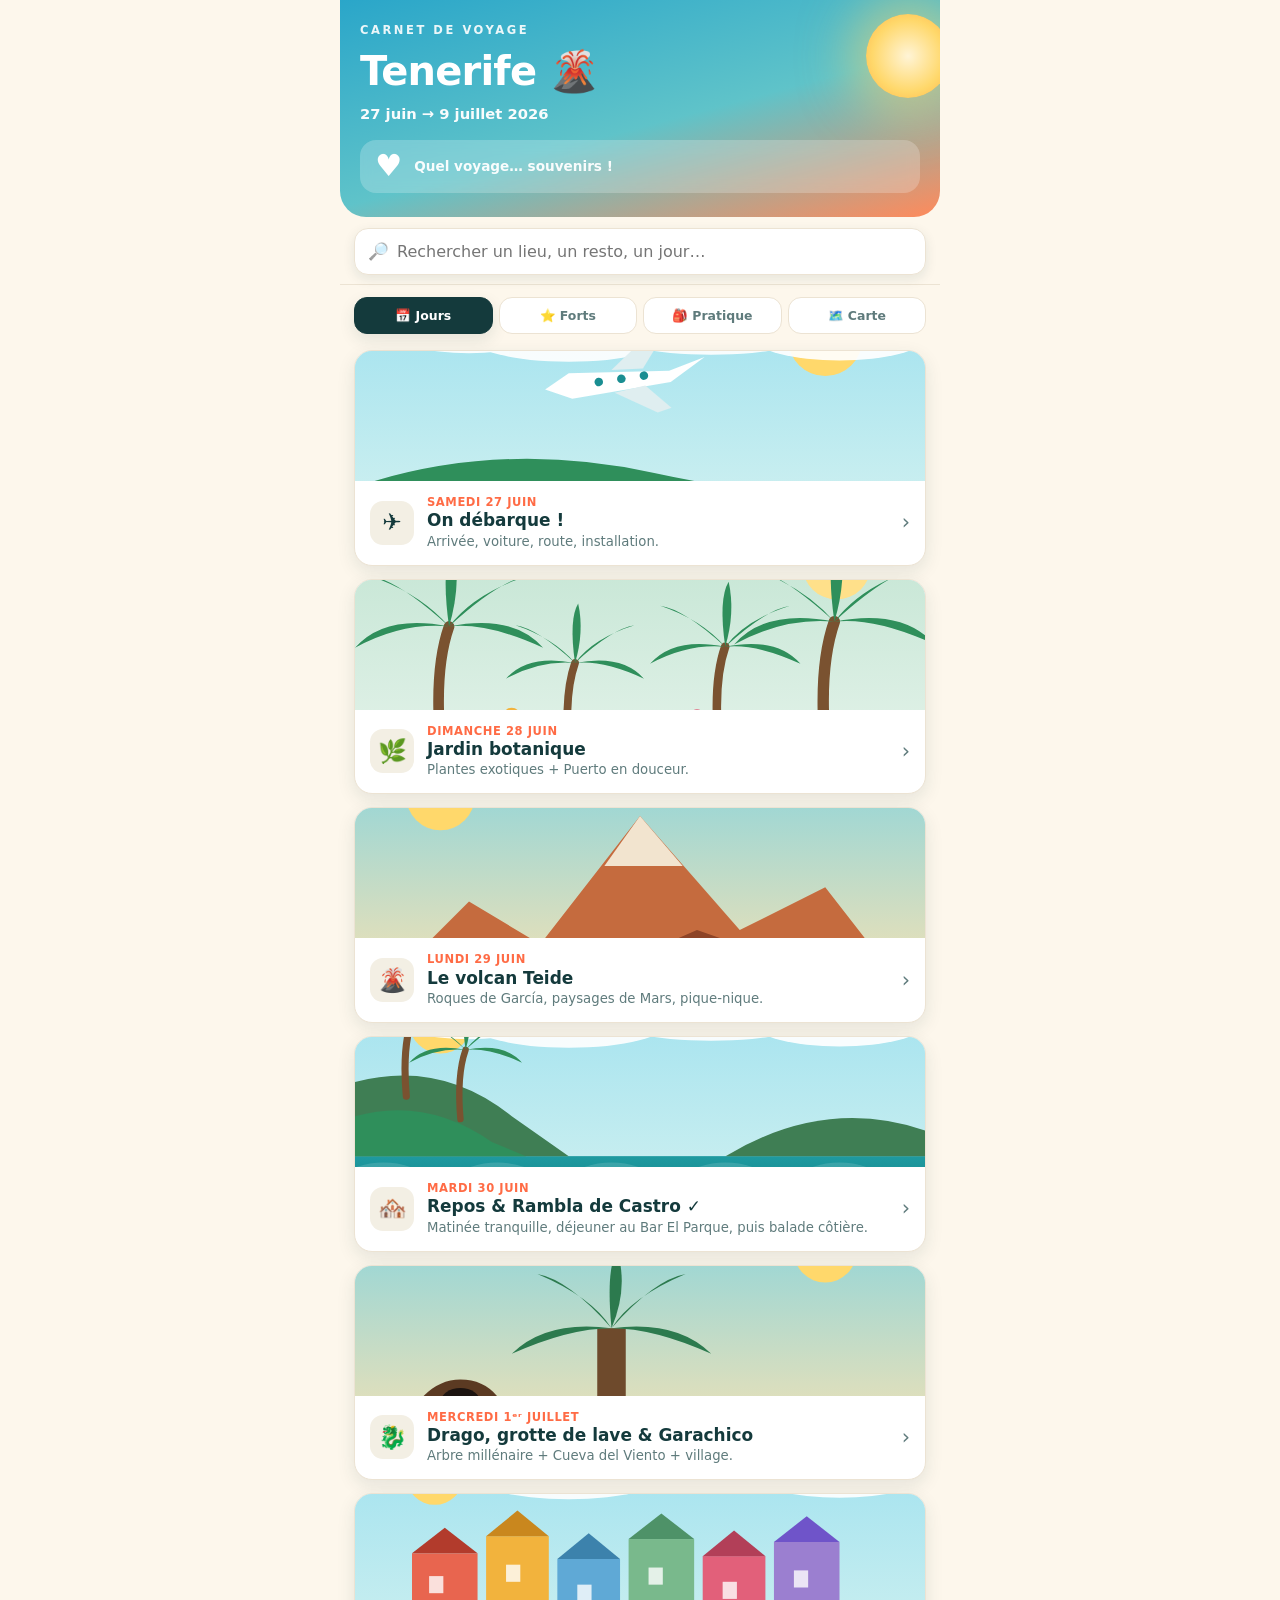
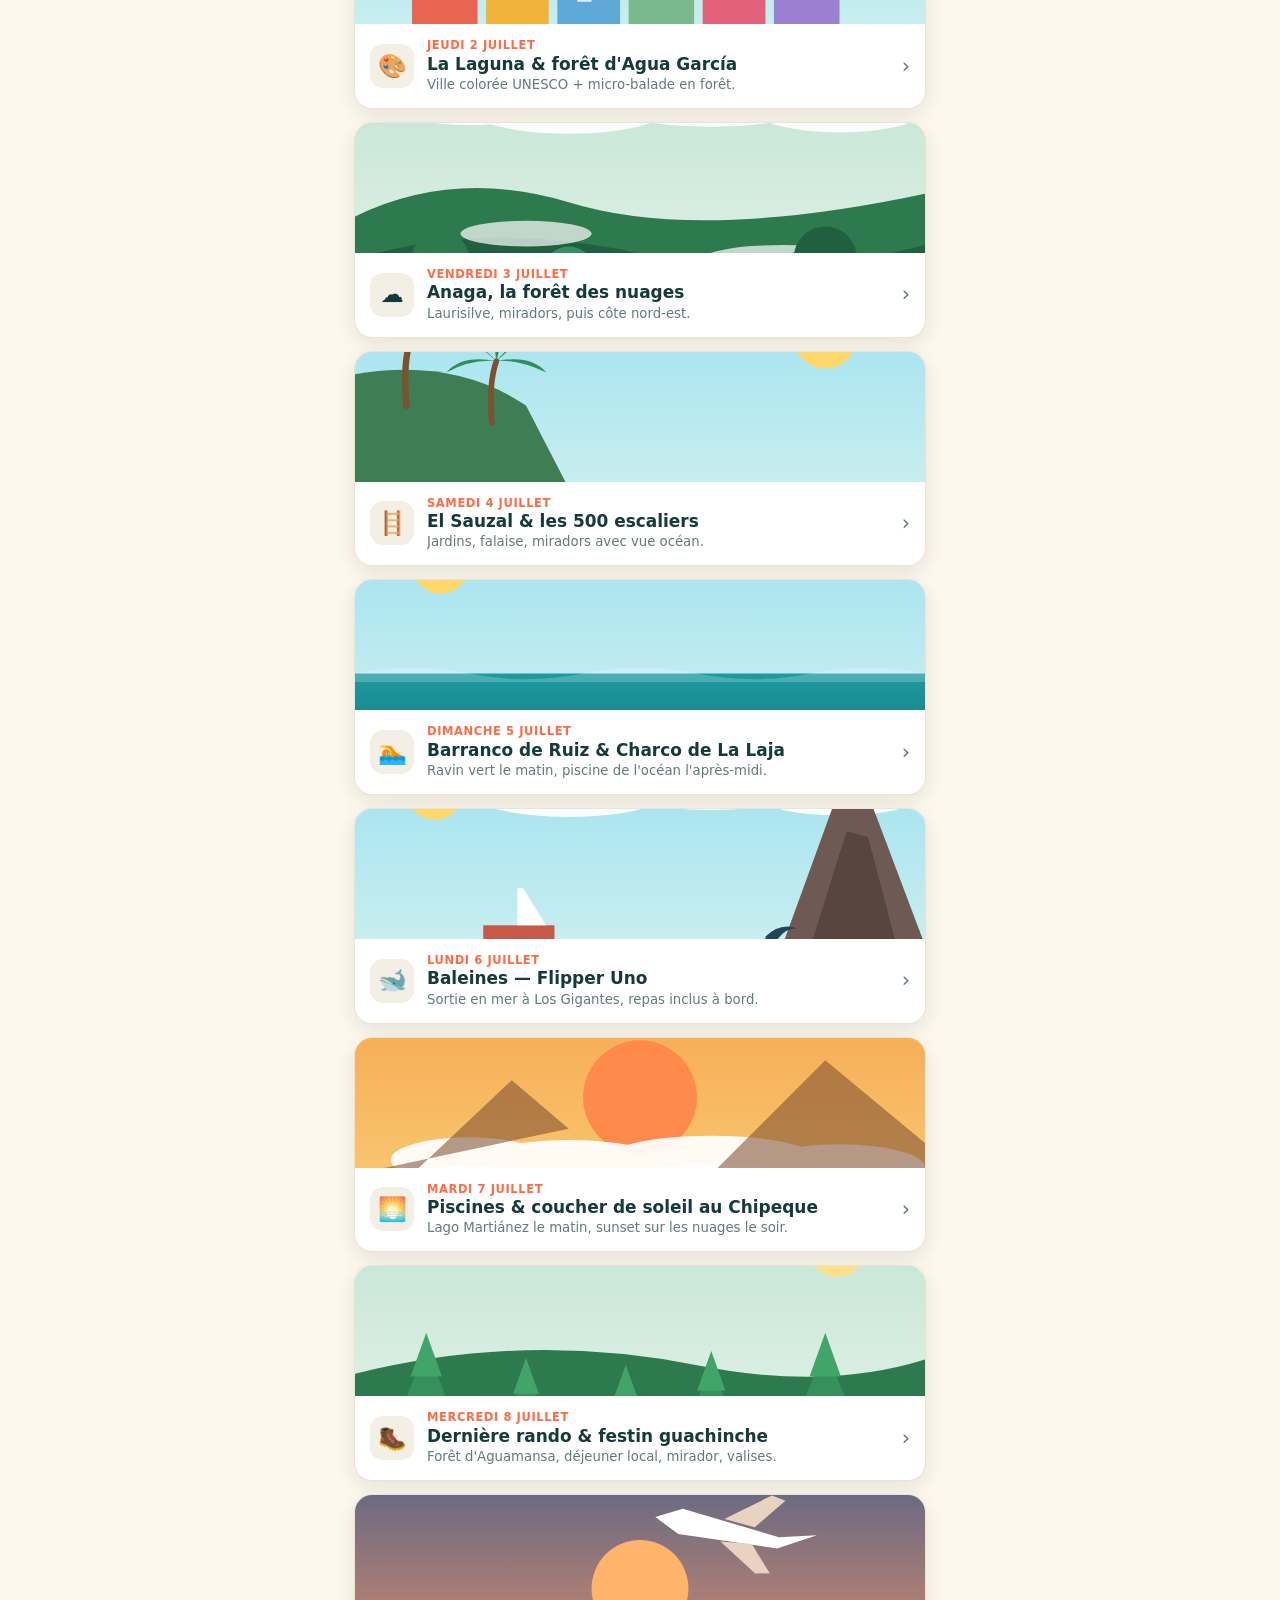
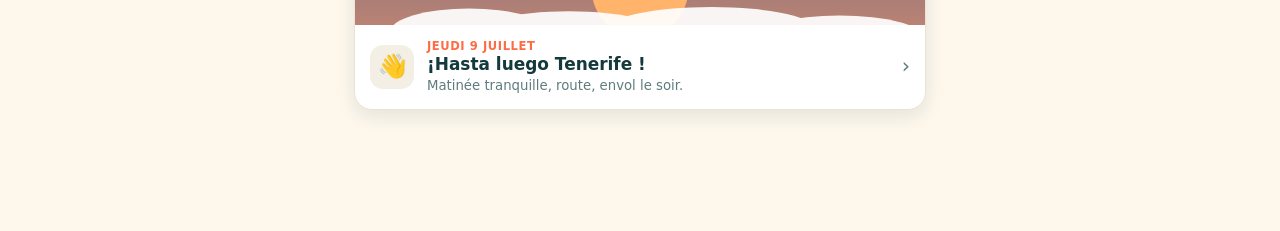
==== site/index.html @ 334b0d0a "J4: déjeuner Bar El Parque à 14h, El Lance retiré" ====
<!DOCTYPE html>
<html lang="fr">
<head>
<meta charset="UTF-8">
<meta name="viewport" content="width=device-width, initial-scale=1.0, viewport-fit=cover">
<title>Tenerife 2026 — Carnet de la famille</title>
<meta name="description" content="Le programme complet de nos vacances à Tenerife.">
<meta name="theme-color" content="#2AA6C9">
<link rel="manifest" href="manifest.webmanifest">
<meta name="apple-mobile-web-app-capable" content="yes">
<meta name="mobile-web-app-capable" content="yes">
<meta name="apple-mobile-web-app-status-bar-style" content="black-translucent">
<meta name="apple-mobile-web-app-title" content="Tenerife">
<link rel="apple-touch-icon" href="icons/icon-180.png">
<link rel="icon" type="image/png" href="icons/icon-192.png">
<link rel="stylesheet" href="styles.css">
</head>
<body>
<div class="app">

  <header class="top">
    <div class="sun"></div>
    <div class="eyebrow">Carnet de voyage</div>
    <h1>Tenerife 🌋</h1>
    <div class="sub" id="subtitle">27 juin → 9 juillet 2026</div>
    <div class="countdown"><div class="big" id="cd-num">–</div><div class="lab" id="cd-lab">…</div></div>
  </header>

  <div class="searchbar">
    <div class="field"><span class="ico">🔎</span>
      <input id="search" type="search" placeholder="Rechercher un lieu, un resto, un jour…" autocomplete="off" autocapitalize="off">
    </div>
    <div class="results" id="results"></div>
  </div>

  <nav class="tabs">
    <button class="tab active" data-v="jours">📅 Jours</button>
    <button class="tab" data-v="forts">⭐ Forts</button>
    <button class="tab" data-v="pratique">🎒 Pratique</button>
    <button class="tab" data-v="carte">🗺️ Carte</button>
  </nav>

  <section class="view active" id="v-jours"></section>
  <section class="view" id="v-forts"></section>
  <section class="view" id="v-pratique"></section>
  <section class="view" id="v-carte"></section>

</div>

<script src="data.js?v=4"></script>
<script src="app.js?v=4"></script>
</body>
</html>
---- site/styles.css ----
:root{
  --sand:#FDF7EC; --card:#FFFFFF; --ink:#143A3C; --muted:#5F7B7C;
  --teal:#1A8E92; --coral:#FF6B45; --gold:#F4A93B; --palm:#2F8F5B;
  --line:#ECE3D3; --shadow:rgba(20,58,60,.10);
  --st:env(safe-area-inset-top,0px); --sb:env(safe-area-inset-bottom,0px);
}
*{box-sizing:border-box;margin:0;padding:0;-webkit-tap-highlight-color:transparent}
html,body{background:var(--sand);color:var(--ink);
  font-family:-apple-system,BlinkMacSystemFont,"Segoe UI",Roboto,system-ui,sans-serif;
  line-height:1.5;-webkit-font-smoothing:antialiased;-webkit-text-size-adjust:100%}
body{padding-bottom:calc(80px + var(--sb))}
.app{max-width:600px;margin:0 auto}
img{display:block;max-width:100%}

/* header */
.top{background:linear-gradient(165deg,#2AA6C9,#5FC3C9 55%,#FF8A5B);color:#fff;
  padding:calc(var(--st) + 22px) 20px 24px;border-radius:0 0 26px 26px;position:relative;overflow:hidden}
.top .sun{position:absolute;top:14px;right:-10px;width:84px;height:84px;border-radius:50%;
  background:radial-gradient(circle,#FFF4D6,#FFD86B 60%,#FFB347);box-shadow:0 0 50px 16px rgba(255,216,107,.5)}
.top .eyebrow{font-size:.72rem;font-weight:800;letter-spacing:.22em;text-transform:uppercase;opacity:.9}
.top h1{font-size:2.5rem;font-weight:800;letter-spacing:-.02em;margin:2px 0}
.top .sub{font-weight:700;opacity:.97;font-size:.92rem}
.countdown{margin-top:15px;background:rgba(255,255,255,.22);-webkit-backdrop-filter:blur(6px);backdrop-filter:blur(6px);
  border-radius:16px;padding:11px 15px;display:flex;align-items:center;gap:12px}
.countdown .big{font-size:1.9rem;font-weight:800;line-height:1}
.countdown .lab{font-size:.85rem;font-weight:700;opacity:.95}

/* search */
.searchbar{position:sticky;top:0;z-index:20;background:rgba(253,247,236,.95);-webkit-backdrop-filter:blur(10px);backdrop-filter:blur(10px);
  padding:11px 14px 9px;border-bottom:1px solid var(--line)}
.searchbar .field{display:flex;align-items:center;gap:8px;background:var(--card);border:1px solid var(--line);
  border-radius:14px;padding:10px 13px;box-shadow:0 4px 12px var(--shadow)}
.searchbar input{border:none;outline:none;flex:1;font-size:1rem;background:transparent;color:var(--ink);font-family:inherit}
.searchbar .ico{font-size:1.05rem;opacity:.6}
.results{display:none;margin-top:8px;background:var(--card);border:1px solid var(--line);border-radius:14px;
  overflow:hidden;box-shadow:0 8px 22px var(--shadow);max-height:50vh;overflow-y:auto}
.results.show{display:block}
.ritem{display:block;width:100%;text-align:left;background:none;border:none;border-bottom:1px solid var(--line);
  padding:11px 13px;font-size:.92rem;font-weight:600;color:var(--ink);cursor:pointer;font-family:inherit}
.ritem:last-child{border-bottom:none}
.rtag{display:inline-block;font-size:.66rem;font-weight:800;text-transform:uppercase;letter-spacing:.05em;
  color:#fff;background:var(--teal);padding:2px 7px;border-radius:10px;margin-right:6px}
.rnone{padding:13px;color:var(--muted);font-weight:600;font-size:.9rem}

/* tabs */
.tabs{display:flex;gap:6px;padding:12px 14px 4px}
.tab{flex:1;text-align:center;padding:10px 2px;border-radius:13px;font-weight:800;font-size:.78rem;
  color:var(--muted);background:var(--card);border:1px solid var(--line);cursor:pointer;font-family:inherit}
.tab.active{background:var(--ink);color:#fff;border-color:var(--ink);box-shadow:0 6px 16px var(--shadow)}

.view{padding:12px 14px 28px;display:none}
.view.active{display:block;animation:fade .3s ease}
@keyframes fade{from{opacity:0;transform:translateY(8px)}to{opacity:1;transform:none}}

/* day cards */
.day{background:var(--card);border:1px solid var(--line);border-radius:18px;margin-bottom:13px;
  box-shadow:0 6px 18px var(--shadow);overflow:hidden;scroll-margin-top:74px}
.illu{height:130px;overflow:hidden;background:#cfeaee}
.illu svg,.illu img{width:100%;height:130px;object-fit:cover}
.dhead{display:flex;align-items:center;gap:13px;padding:13px 15px;cursor:pointer}
.demoji{width:44px;height:44px;flex:0 0 44px;border-radius:13px;display:flex;align-items:center;justify-content:center;
  font-size:1.45rem;background:#F3EFE4}
.dinfo{flex:1;min-width:0}
.dmeta{font-size:.72rem;font-weight:800;letter-spacing:.05em;text-transform:uppercase;color:var(--coral)}
.dtitle{font-size:1.06rem;font-weight:800;line-height:1.15}
.dsum{font-size:.83rem;color:var(--muted);margin-top:1px;overflow:hidden;text-overflow:ellipsis;white-space:nowrap}
.chev{flex:0 0 auto;color:var(--muted);font-size:1.3rem;transition:transform .25s}
.day.open .chev{transform:rotate(90deg)}
.dbody{max-height:0;overflow:hidden;transition:max-height .45s ease}
.day.open .dbody{max-height:3000px}
.dbody-inner{padding:0 15px 16px}
.dobj{font-size:.92rem;color:#34504f;font-weight:600;background:#F3EFE4;border-radius:12px;padding:9px 12px;margin:2px 0 12px}
.badge-resa{display:inline-flex;align-items:center;gap:6px;background:#FFE2D8;color:#C53A1A;
  font-weight:800;font-size:.78rem;padding:6px 11px;border-radius:20px;margin-bottom:12px}
.sched{border-left:2px dashed var(--teal);margin:4px 0 2px 6px;padding-left:14px}
.slot{position:relative;padding:0 0 11px}
.slot::before{content:"";position:absolute;left:-21px;top:5px;width:9px;height:9px;border-radius:50%;background:var(--teal);border:2px solid #fff}
.slot .t{font-weight:800;font-size:.78rem;color:var(--teal)}
.slot .x{font-size:.92rem}
.info-row{display:flex;gap:8px;margin-top:12px}
.pill{background:#F3EFE4;border-radius:14px;padding:11px 13px;flex:1}
.pill .k{font-size:.68rem;font-weight:800;letter-spacing:.06em;text-transform:uppercase;color:var(--muted)}
.pill .v{font-weight:700;font-size:.9rem;margin-top:2px}
.pill .v small{display:block;font-weight:600;color:var(--muted);font-size:.78rem;margin-top:2px}
.notes{margin-top:12px}
.notes .nh{font-size:.72rem;font-weight:800;letter-spacing:.08em;text-transform:uppercase;color:var(--coral);margin-bottom:6px}
.notes ul{list-style:none}
.notes li{font-size:.87rem;padding-left:20px;position:relative;margin-bottom:5px;color:#34504f}
.notes li::before{content:"•";position:absolute;left:6px;color:var(--gold);font-weight:900}
.opt{background:#EEF7F2;border:1px solid #D4EBDF;border-radius:14px;padding:11px 13px;margin-top:8px;font-size:.87rem}
.opt b{color:var(--palm)}
.addr{background:#F3EFE4;border:1px solid var(--line);border-radius:14px;margin-top:8px;overflow:hidden}
.addr-info{width:100%;display:flex;align-items:center;gap:9px;background:none;border:none;
  text-align:left;cursor:pointer;font-family:inherit;padding:10px 12px}
.addr-pin{font-size:1.05rem;flex:0 0 auto}
.addr-txt{flex:1;min-width:0;line-height:1.25}
.addr-txt b{display:block;font-size:.92rem;color:var(--ink)}
.addr-txt small{display:block;font-size:.78rem;color:var(--muted);overflow:hidden;text-overflow:ellipsis;white-space:nowrap}
.addr-txt .addr-hours{display:block;font-size:.76rem;font-weight:700;color:#9A6A12;white-space:normal;overflow:visible;margin-top:2px}
.addr-chev{flex:0 0 auto;color:var(--muted);font-size:1.1rem;transition:transform .2s}
.addr.open .addr-chev{transform:rotate(90deg)}
.addr-detail{max-height:0;overflow:hidden;transition:max-height .35s ease;padding:0 12px}
.addr.open .addr-detail{max-height:320px;padding:0 12px 11px}
.addr-detail p{font-size:.85rem;color:#34504f;margin-top:2px}
.addr-h{font-weight:700;color:var(--ink)}
.addr-actions{display:flex;gap:7px;margin-top:9px;flex-wrap:wrap}
.da{flex:1;min-width:84px;text-align:center;text-decoration:none;font-size:.8rem;font-weight:800;
  padding:9px 8px;border-radius:11px;color:#fff}
.da.go{background:var(--teal)} .da.go:active{background:#0E6F73}
.da.see{background:#5B7BB0} .da.see:active{background:#445E8C}
.da.call{background:var(--palm)} .da.call:active{background:#246E47}

/* contacts urgence */
.contact{background:#FFF3EE;border:1px solid #FAD9CC;border-radius:14px;padding:11px 13px;margin-top:8px}
.contact .c-txt b{display:block;font-size:.95rem;color:var(--ink)}
.contact .c-txt small{display:block;font-size:.78rem;color:var(--muted);margin-top:1px}
.c-acts{display:flex;gap:7px;margin-top:9px;flex-wrap:wrap}

/* checklist */
.chklist{display:flex;flex-direction:column;gap:2px}
.chk{display:flex;align-items:flex-start;gap:10px;padding:7px 2px;font-size:.9rem;cursor:pointer}
.chk input{width:20px;height:20px;flex:0 0 auto;accent-color:var(--teal);margin-top:1px}
.chk input:checked + span{color:var(--muted);text-decoration:line-through}

/* today */
.today-badge{background:var(--coral);color:#fff;padding:1px 8px;border-radius:10px;font-size:.66rem;letter-spacing:.04em}
.day.is-today{box-shadow:0 0 0 2px var(--coral),0 6px 18px var(--shadow)}

/* carte */
.mapcap{background:var(--card);border:1px solid var(--line);border-radius:14px;padding:11px 13px;font-size:.88rem;
  color:#34504f;box-shadow:0 6px 18px var(--shadow);min-height:46px}
.mapcap b{color:var(--ink)} .mapcap small{color:var(--muted)}
.capbtns{display:flex;gap:8px;margin-top:9px}
.capbtns a{flex:1;text-align:center;text-decoration:none;font-size:.82rem;font-weight:800;color:#fff;background:var(--teal);padding:9px;border-radius:11px}
.capbtns a:last-child{background:#5B7BB0}
.mapwrap{margin:12px 0;background:linear-gradient(180deg,#CFEAF0,#EAF6F4);border:1px solid var(--line);border-radius:16px;overflow:hidden}
.mapsvg{display:block;width:100%;height:auto}
.island{fill:#BFE0C8;stroke:#7FBF94;stroke-width:1.5}
.teide-mk{fill:#C56B3E;stroke:#fff;stroke-width:1}
.mdot{fill:var(--coral);stroke:#fff;stroke-width:1.6;cursor:pointer}
.mdot.on{fill:var(--gold);r:7.5;stroke-width:2}
.maplist{display:grid;grid-template-columns:1fr 1fr;gap:7px}
.mli{text-align:left;background:var(--card);border:1px solid var(--line);border-radius:12px;padding:9px 10px;
  font-size:.82rem;font-weight:700;color:var(--ink);cursor:pointer;font-family:inherit;overflow:hidden;text-overflow:ellipsis;white-space:nowrap}
.mli:active{background:#F3EFE4}

/* highlights */
.hcard{border-radius:20px;color:#fff;margin-bottom:13px;box-shadow:0 10px 24px var(--shadow);position:relative;overflow:hidden}
.hillu{height:120px;overflow:hidden}
.hillu svg{width:100%;height:120px;object-fit:cover;display:block}
.hbody{padding:15px 18px 18px}
.hcard .e{position:absolute;top:12px;right:14px;font-size:1.85rem;background:rgba(255,255,255,.92);
  width:48px;height:48px;border-radius:14px;display:flex;align-items:center;justify-content:center;
  box-shadow:0 5px 12px rgba(0,0,0,.18);z-index:2}
.hcard .w{font-weight:800;font-size:.72rem;letter-spacing:.06em;text-transform:uppercase;background:rgba(255,255,255,.25);padding:4px 11px;border-radius:18px;display:inline-block;margin-bottom:9px}
.hcard h3{font-size:1.26rem;font-weight:800;margin-bottom:4px}
.hcard p{font-size:.92rem;font-weight:600;opacity:.97}
.hcard ul{margin-top:10px;list-style:none}
.hcard li{font-size:.85rem;font-weight:600;padding-left:18px;position:relative;margin-top:4px}
.hcard li::before{content:"✓";position:absolute;left:0;font-weight:900}
.h-coral{background:linear-gradient(135deg,#FF6B45,#E14A2A)}
.h-teal{background:linear-gradient(135deg,#1A8E92,#0E6F73)}
.h-gold{background:linear-gradient(135deg,#F4A93B,#E07D1F)}
.h-violet{background:linear-gradient(135deg,#7A5BD6,#5B3FB0)}

/* practical */
.panel{background:var(--card);border:1px solid var(--line);border-radius:18px;padding:16px;margin-bottom:13px;box-shadow:0 6px 18px var(--shadow)}
.panel h3{font-size:1.05rem;font-weight:800;margin-bottom:10px}
.kv{display:flex;justify-content:space-between;gap:12px;padding:7px 0;border-bottom:1px solid var(--line);font-size:.9rem}
.kv:last-child{border-bottom:none}
.kv .k{color:var(--muted);font-weight:700}
.kv .v{font-weight:700;text-align:right}
.ptext{font-size:.9rem;color:#34504f}
.panel ul{list-style:none}
.panel li{font-size:.9rem;padding-left:22px;position:relative;margin-bottom:7px}
.panel li::before{content:"✓";position:absolute;left:0;color:var(--palm);font-weight:900}
.warn li::before{content:"!";color:var(--coral)}
.foot{text-align:center;color:var(--muted);font-size:.8rem;font-weight:700;padding:14px 0 4px}

@media(prefers-reduced-motion:reduce){*{animation:none!important;transition:none!important}}
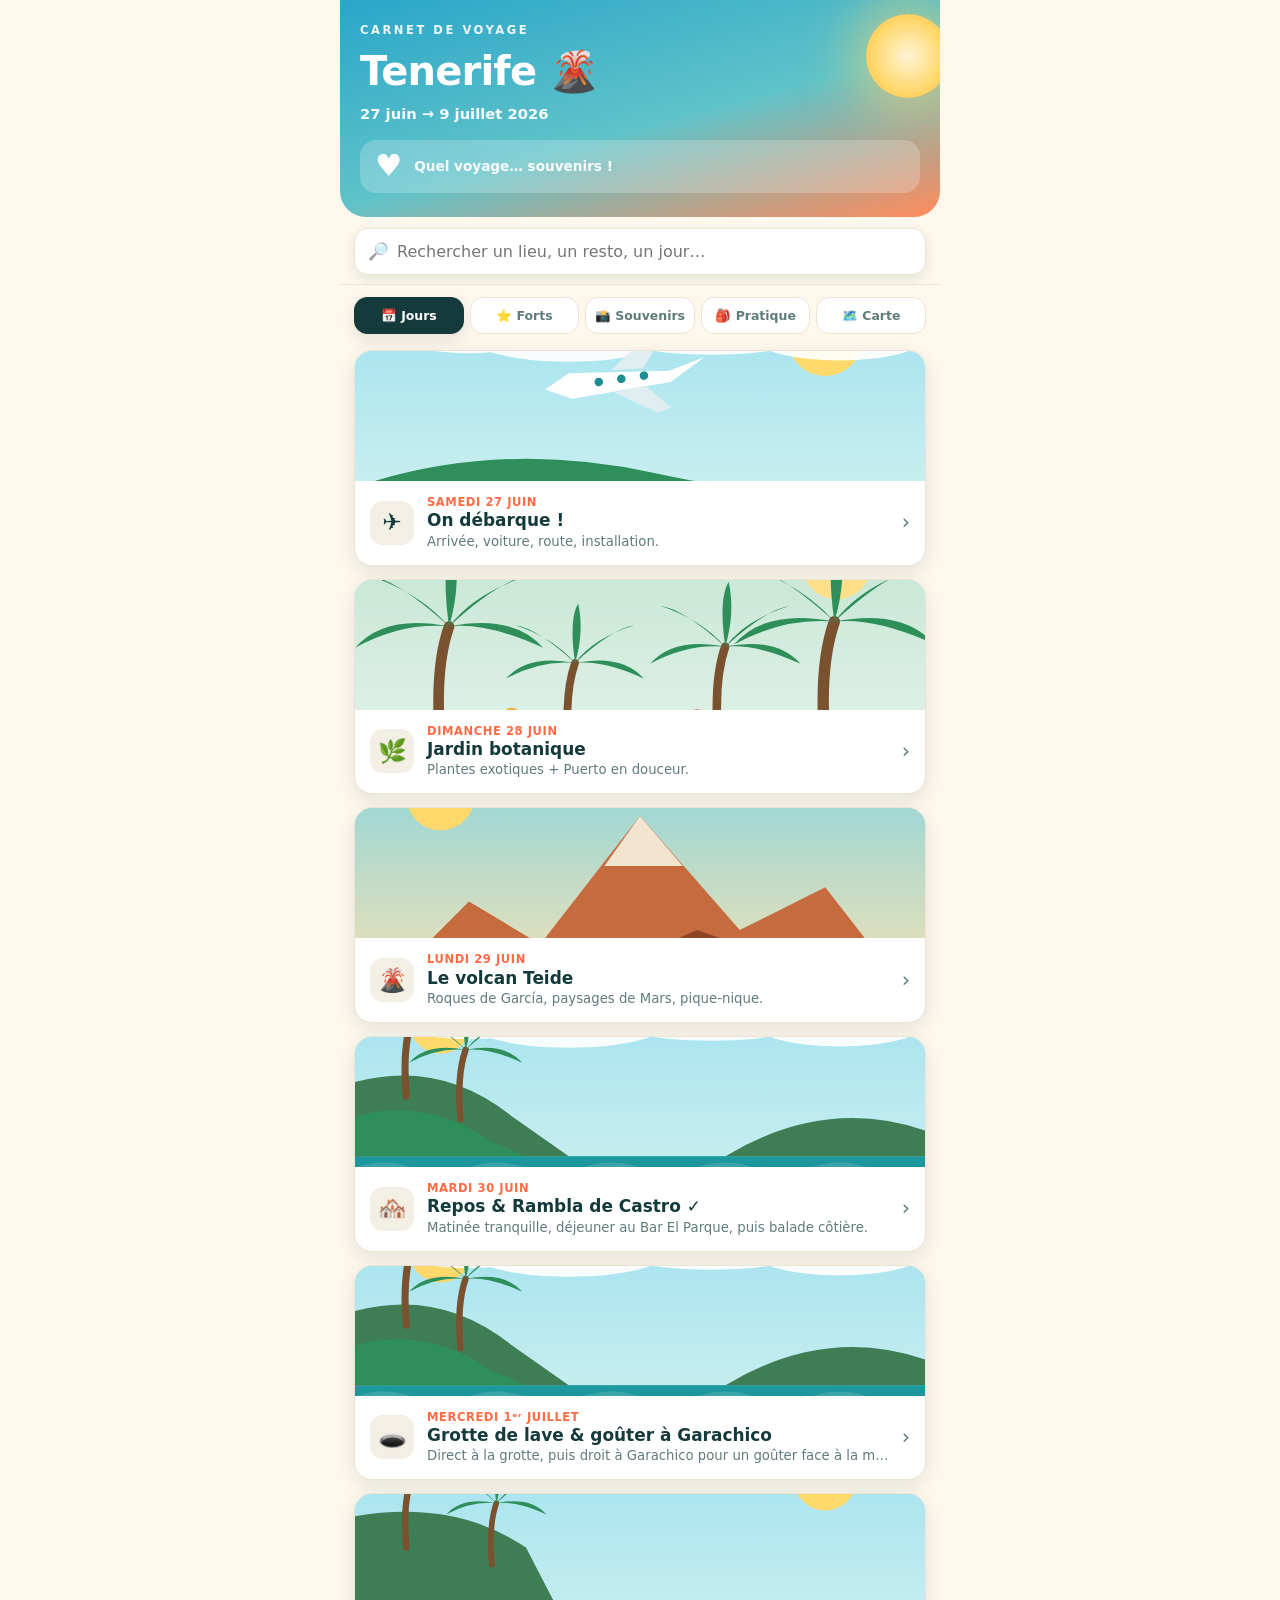
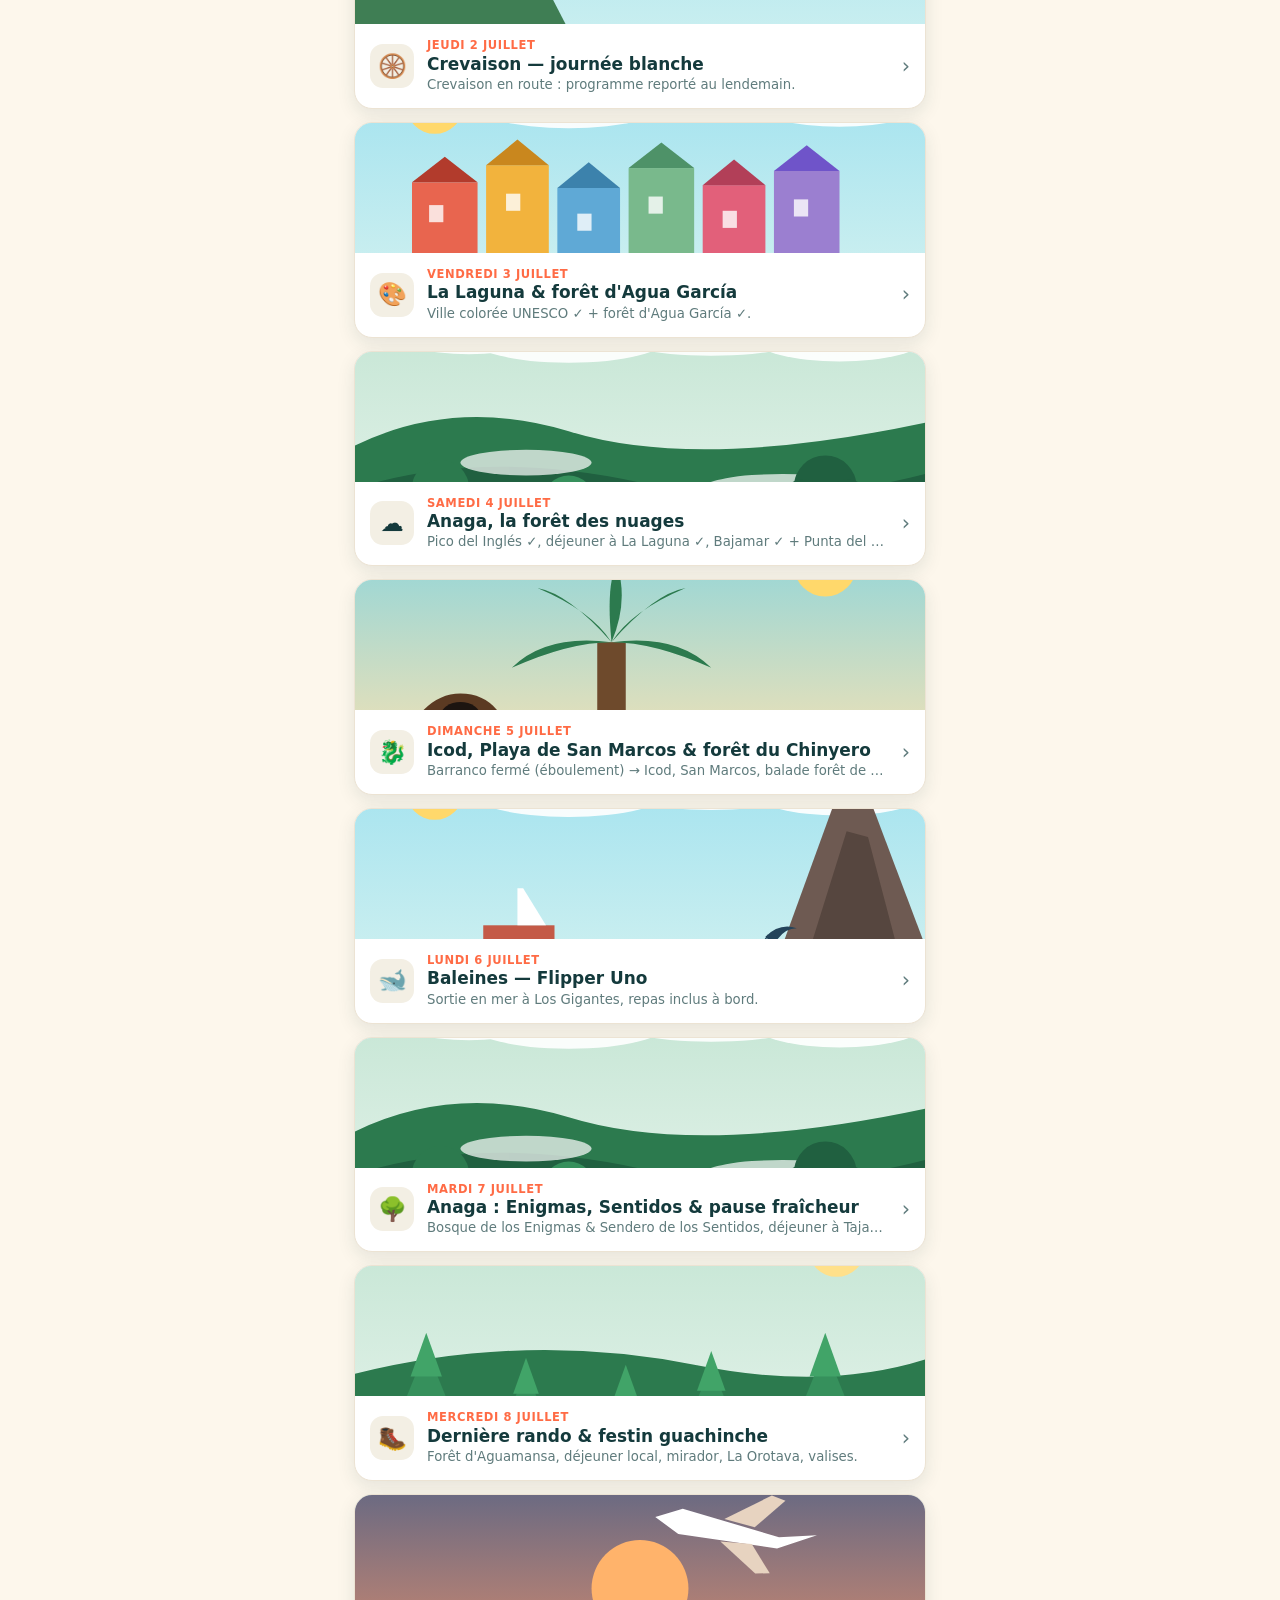
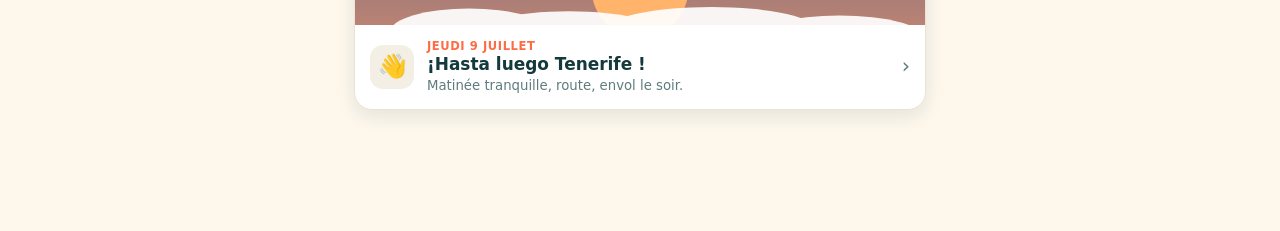
==== commit 918c34fd: "Ajoute un mode Souvenir : moments illustrés par des photos Nouvel onglet "Souvenirs" : les sites mar" ====
--- a/site/index.html
+++ b/site/index.html
@@ -14,6 +14,9 @@
 <link rel="apple-touch-icon" href="icons/icon-180.png">
 <link rel="icon" type="image/png" href="icons/icon-192.png">
 <link rel="stylesheet" href="styles.css">
+<script>
+if("serviceWorker" in navigator){navigator.serviceWorker.getRegistrations().then(function(r){r.forEach(function(reg){reg.unregister()})});if(typeof caches!=="undefined"){caches.keys().then(function(k){k.forEach(function(n){caches.delete(n)})})}}
+</script>
 </head>
 <body>
 <div class="app">
@@ -36,18 +39,20 @@
   <nav class="tabs">
     <button class="tab active" data-v="jours">📅 Jours</button>
     <button class="tab" data-v="forts">⭐ Forts</button>
+    <button class="tab" data-v="souvenirs">📸 Souvenirs</button>
     <button class="tab" data-v="pratique">🎒 Pratique</button>
     <button class="tab" data-v="carte">🗺️ Carte</button>
   </nav>
 
   <section class="view active" id="v-jours"></section>
   <section class="view" id="v-forts"></section>
+  <section class="view" id="v-souvenirs"></section>
   <section class="view" id="v-pratique"></section>
   <section class="view" id="v-carte"></section>
 
 </div>
 
-<script src="data.js?v=4"></script>
-<script src="app.js?v=4"></script>
+<script src="data.js?v=9"></script>
+<script src="app.js?v=9"></script>
 </body>
 </html>
--- a/site/styles.css
+++ b/site/styles.css
@@ -77,6 +77,10 @@
 .slot::before{content:"";position:absolute;left:-21px;top:5px;width:9px;height:9px;border-radius:50%;background:var(--teal);border:2px solid #fff}
 .slot .t{font-weight:800;font-size:.78rem;color:var(--teal)}
 .slot .x{font-size:.92rem}
+.slot .xi{font-size:.8rem;color:#5b7c79;font-style:italic;line-height:1.35;max-height:0;overflow:hidden;transition:max-height .3s ease,margin .3s ease;margin:0}
+.slot .xi.show{max-height:600px;margin-top:4px}
+.xi-toggle{background:none;border:none;cursor:pointer;font-size:.82rem;padding:0 2px;vertical-align:middle;opacity:.7;transition:opacity .2s}
+.xi-toggle:hover,.xi-toggle:active{opacity:1}
 .info-row{display:flex;gap:8px;margin-top:12px}
 .pill{background:#F3EFE4;border-radius:14px;padding:11px 13px;flex:1}
 .pill .k{font-size:.68rem;font-weight:800;letter-spacing:.06em;text-transform:uppercase;color:var(--muted)}
@@ -109,6 +113,7 @@
 .da.go{background:var(--teal)} .da.go:active{background:#0E6F73}
 .da.see{background:#5B7BB0} .da.see:active{background:#445E8C}
 .da.call{background:var(--palm)} .da.call:active{background:#246E47}
+.da.trail{background:var(--gold)} .da.trail:active{background:#C98523}
 
 /* contacts urgence */
 .contact{background:#FFF3EE;border:1px solid #FAD9CC;border-radius:14px;padding:11px 13px;margin-top:8px}
@@ -162,6 +167,42 @@
 .h-teal{background:linear-gradient(135deg,#1A8E92,#0E6F73)}
 .h-gold{background:linear-gradient(135deg,#F4A93B,#E07D1F)}
 .h-violet{background:linear-gradient(135deg,#7A5BD6,#5B3FB0)}
+.h-palm{background:linear-gradient(135deg,#2F8F5B,#1F6E44)}
+
+/* souvenirs (moments illustrés par des photos) */
+.moment{background:var(--card);border:1px solid var(--line);border-radius:18px;margin-bottom:15px;
+  box-shadow:0 6px 18px var(--shadow);overflow:hidden;cursor:pointer}
+.momhero{height:220px;overflow:hidden;background:#cfeaee;position:relative}
+.momhero img{width:100%;height:220px;object-fit:cover;display:block}
+.mombody{padding:14px 16px 16px}
+.mcount{display:inline-block;font-size:.7rem;font-weight:800;letter-spacing:.04em;color:#fff;
+  background:var(--ink);padding:3px 10px;border-radius:10px;margin-bottom:8px}
+.mwhen{font-size:.72rem;font-weight:800;letter-spacing:.05em;text-transform:uppercase;color:var(--coral)}
+.moment h3{font-size:1.12rem;font-weight:800;margin:2px 0 4px}
+.moment p{font-size:.88rem;color:var(--muted);font-weight:600}
+.mplace{margin-top:10px;font-size:.78rem;font-weight:800;color:var(--teal);background:#EAF6F6;
+  border:none;border-radius:11px;padding:7px 12px;cursor:pointer;font-family:inherit}
+
+/* lightbox plein écran */
+.lightbox{display:none;position:fixed;inset:0;background:rgba(10,20,20,.94);z-index:100;
+  flex-direction:column;-webkit-backdrop-filter:blur(2px);backdrop-filter:blur(2px)}
+.lightbox.open{display:flex}
+.lbtop{display:flex;align-items:center;justify-content:space-between;gap:10px;
+  padding:calc(var(--st) + 12px) 14px 10px;color:#fff}
+.lbtitle{font-size:.85rem;font-weight:800;flex:1;min-width:0;overflow:hidden;text-overflow:ellipsis;white-space:nowrap}
+.lbclose{flex:0 0 auto;width:34px;height:34px;border-radius:50%;border:none;background:rgba(255,255,255,.15);
+  color:#fff;font-size:1.1rem;cursor:pointer}
+.lbmain{flex:1;position:relative;display:flex;align-items:center;justify-content:center;min-height:0;overflow:hidden}
+.lbimg{max-width:100%;max-height:100%;object-fit:contain;display:block}
+.lbnav{position:absolute;top:0;bottom:0;width:56px;border:none;background:transparent;color:#fff;
+  font-size:2.2rem;font-weight:800;cursor:pointer;opacity:.75}
+.lbnav:active{opacity:1}
+.lbprev{left:0} .lbnext{right:0}
+.lbfoot{padding:12px 16px calc(var(--sb) + 14px);color:#fff;display:flex;align-items:center;
+  justify-content:space-between;gap:10px;flex-wrap:wrap}
+.lbcap{font-size:.82rem;font-weight:700;opacity:.9}
+.lbmap{border:none;background:rgba(255,255,255,.16);color:#fff;font-weight:800;font-size:.78rem;
+  padding:8px 13px;border-radius:11px;cursor:pointer;font-family:inherit}
 
 /* practical */
 .panel{background:var(--card);border:1px solid var(--line);border-radius:18px;padding:16px;margin-bottom:13px;box-shadow:0 6px 18px var(--shadow)}
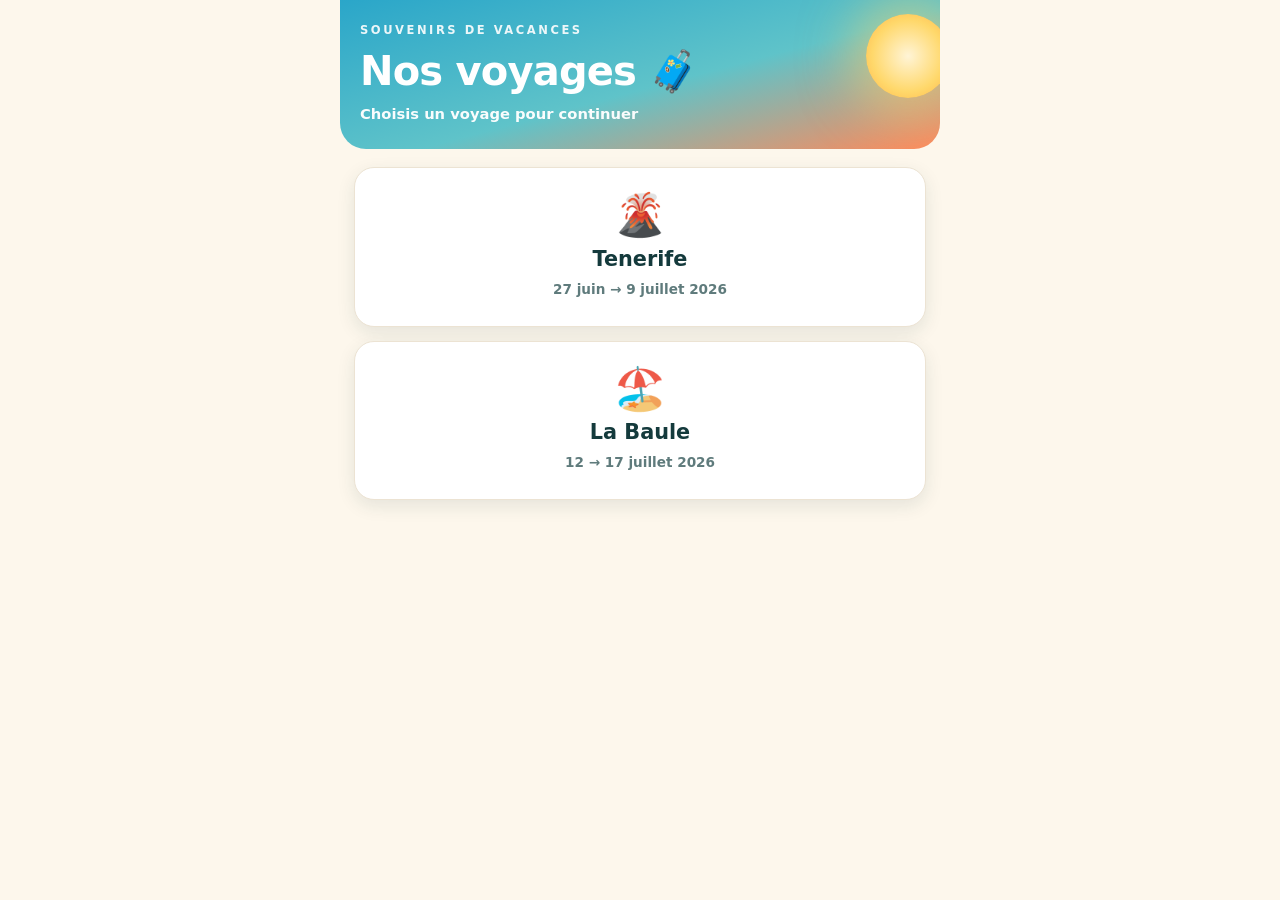
==== commit 069aa85a: "Transforme le site en "Souvenirs de Vacances" multi-voyages Nouvelle page d'accueil pour choisir ent" ====
--- a/site/index.html
+++ b/site/index.html
@@ -3,14 +3,14 @@
 <head>
 <meta charset="UTF-8">
 <meta name="viewport" content="width=device-width, initial-scale=1.0, viewport-fit=cover">
-<title>Tenerife 2026 — Carnet de la famille</title>
-<meta name="description" content="Le programme complet de nos vacances à Tenerife.">
+<title>Souvenirs de Vacances</title>
+<meta name="description" content="Les souvenirs de vacances de la famille — choisis un voyage.">
 <meta name="theme-color" content="#2AA6C9">
 <link rel="manifest" href="manifest.webmanifest">
 <meta name="apple-mobile-web-app-capable" content="yes">
 <meta name="mobile-web-app-capable" content="yes">
 <meta name="apple-mobile-web-app-status-bar-style" content="black-translucent">
-<meta name="apple-mobile-web-app-title" content="Tenerife">
+<meta name="apple-mobile-web-app-title" content="Souvenirs">
 <link rel="apple-touch-icon" href="icons/icon-180.png">
 <link rel="icon" type="image/png" href="icons/icon-192.png">
 <link rel="stylesheet" href="styles.css">
@@ -23,36 +23,24 @@
 
   <header class="top">
     <div class="sun"></div>
-    <div class="eyebrow">Carnet de voyage</div>
-    <h1>Tenerife 🌋</h1>
-    <div class="sub" id="subtitle">27 juin → 9 juillet 2026</div>
-    <div class="countdown"><div class="big" id="cd-num">–</div><div class="lab" id="cd-lab">…</div></div>
+    <div class="eyebrow">Souvenirs de Vacances</div>
+    <h1>Nos voyages 🧳</h1>
+    <div class="sub">Choisis un voyage pour continuer</div>
   </header>
 
-  <div class="searchbar">
-    <div class="field"><span class="ico">🔎</span>
-      <input id="search" type="search" placeholder="Rechercher un lieu, un resto, un jour…" autocomplete="off" autocapitalize="off">
-    </div>
-    <div class="results" id="results"></div>
+  <div class="trip-picker">
+    <a class="trip-card" href="tenerife/index.html">
+      <span class="tc-emoji">🌋</span>
+      <span class="tc-title">Tenerife</span>
+      <span class="tc-dates">27 juin → 9 juillet 2026</span>
+    </a>
+    <a class="trip-card" href="labaule/index.html">
+      <span class="tc-emoji">🏖️</span>
+      <span class="tc-title">La Baule</span>
+      <span class="tc-dates">12 → 17 juillet 2026</span>
+    </a>
   </div>
 
-  <nav class="tabs">
-    <button class="tab active" data-v="jours">📅 Jours</button>
-    <button class="tab" data-v="forts">⭐ Forts</button>
-    <button class="tab" data-v="souvenirs">📸 Souvenirs</button>
-    <button class="tab" data-v="pratique">🎒 Pratique</button>
-    <button class="tab" data-v="carte">🗺️ Carte</button>
-  </nav>
-
-  <section class="view active" id="v-jours"></section>
-  <section class="view" id="v-forts"></section>
-  <section class="view" id="v-souvenirs"></section>
-  <section class="view" id="v-pratique"></section>
-  <section class="view" id="v-carte"></section>
-
 </div>
-
-<script src="data.js?v=9"></script>
-<script src="app.js?v=9"></script>
 </body>
 </html>
--- a/site/styles.css
+++ b/site/styles.css
@@ -24,6 +24,19 @@
   border-radius:16px;padding:11px 15px;display:flex;align-items:center;gap:12px}
 .countdown .big{font-size:1.9rem;font-weight:800;line-height:1}
 .countdown .lab{font-size:.85rem;font-weight:700;opacity:.95}
+.switch-trip{position:absolute;top:calc(var(--st) + 16px);right:16px;z-index:1;
+  background:rgba(255,255,255,.22);-webkit-backdrop-filter:blur(6px);backdrop-filter:blur(6px);
+  color:#fff;text-decoration:none;font-size:.72rem;font-weight:800;padding:6px 11px;border-radius:12px}
+
+/* sélecteur de voyage (page d'accueil) */
+.trip-picker{padding:18px 14px 28px;display:flex;flex-direction:column;gap:14px}
+.trip-card{display:flex;flex-direction:column;align-items:center;gap:4px;text-align:center;
+  background:var(--card);border:1px solid var(--line);border-radius:20px;padding:26px 18px;
+  text-decoration:none;color:var(--ink);box-shadow:0 6px 18px var(--shadow)}
+.trip-card:active{background:#F3EFE4}
+.tc-emoji{font-size:2.6rem;line-height:1}
+.tc-title{font-size:1.3rem;font-weight:800;margin-top:4px}
+.tc-dates{font-size:.85rem;font-weight:700;color:var(--muted)}
 
 /* search */
 .searchbar{position:sticky;top:0;z-index:20;background:rgba(253,247,236,.95);-webkit-backdrop-filter:blur(10px);backdrop-filter:blur(10px);
@@ -172,8 +185,10 @@
 /* souvenirs (moments illustrés par des photos) */
 .moment{background:var(--card);border:1px solid var(--line);border-radius:18px;margin-bottom:15px;
   box-shadow:0 6px 18px var(--shadow);overflow:hidden;cursor:pointer}
-.momhero{height:220px;overflow:hidden;background:#cfeaee;position:relative}
-.momhero img{width:100%;height:220px;object-fit:cover;display:block}
+.momhero{height:260px;overflow:hidden;background:#cfeaee;position:relative}
+.momheroblur{position:absolute;inset:-10px;background-size:cover;background-position:center;
+  filter:blur(18px) brightness(.75);transform:scale(1.1)}
+.momhero img{position:relative;width:100%;height:260px;object-fit:contain;display:block;z-index:1}
 .mombody{padding:14px 16px 16px}
 .mcount{display:inline-block;font-size:.7rem;font-weight:800;letter-spacing:.04em;color:#fff;
   background:var(--ink);padding:3px 10px;border-radius:10px;margin-bottom:8px}
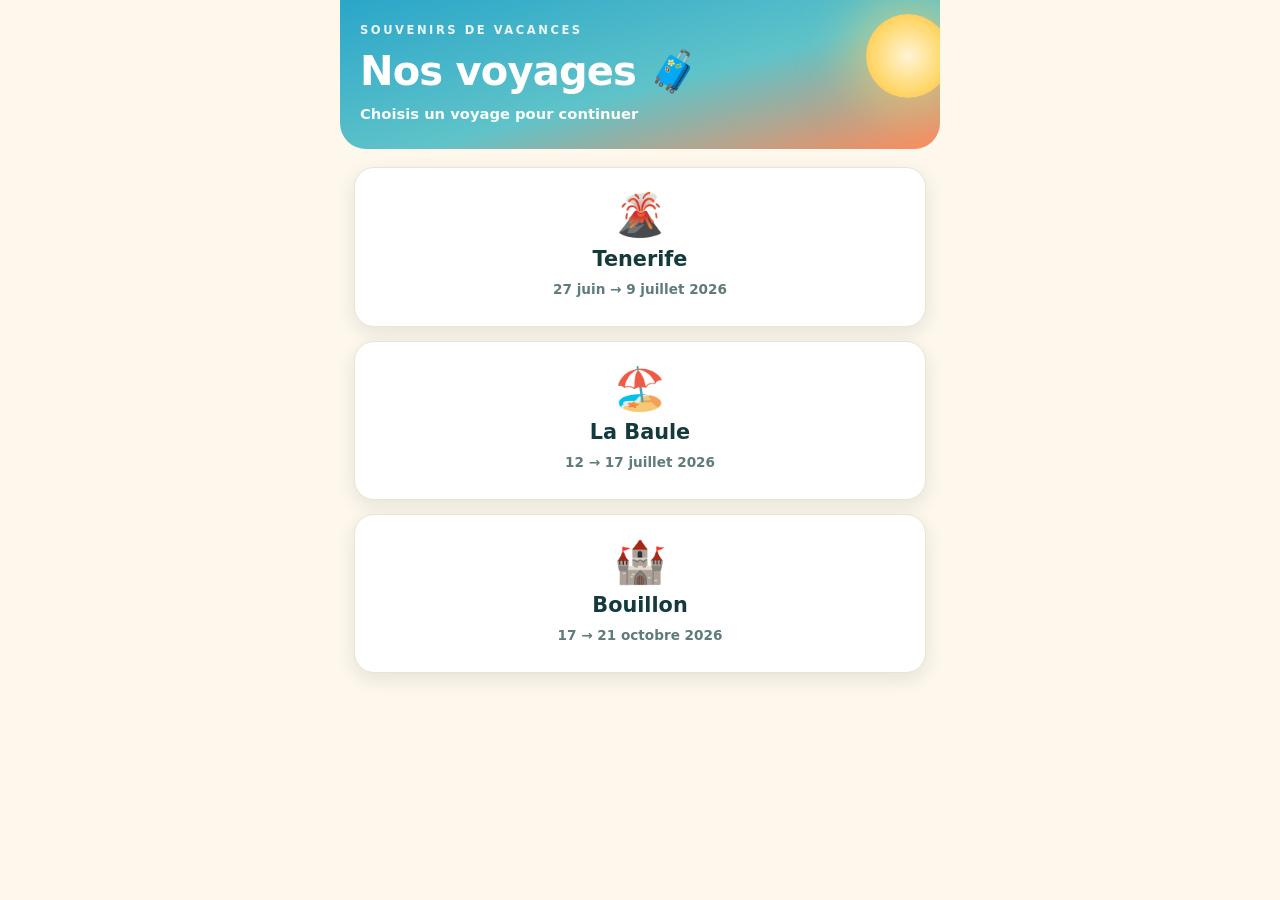
==== commit 852bc9e4: "Ajoute le carnet de préparation Bouillon (17-21 octobre 2026) Nouveau troisième voyage sur la page d" ====
--- a/site/index.html
+++ b/site/index.html
@@ -39,6 +39,11 @@
       <span class="tc-title">La Baule</span>
       <span class="tc-dates">12 → 17 juillet 2026</span>
     </a>
+    <a class="trip-card" href="bouillon/index.html">
+      <span class="tc-emoji">🏰</span>
+      <span class="tc-title">Bouillon</span>
+      <span class="tc-dates">17 → 21 octobre 2026</span>
+    </a>
   </div>
 
 </div>
